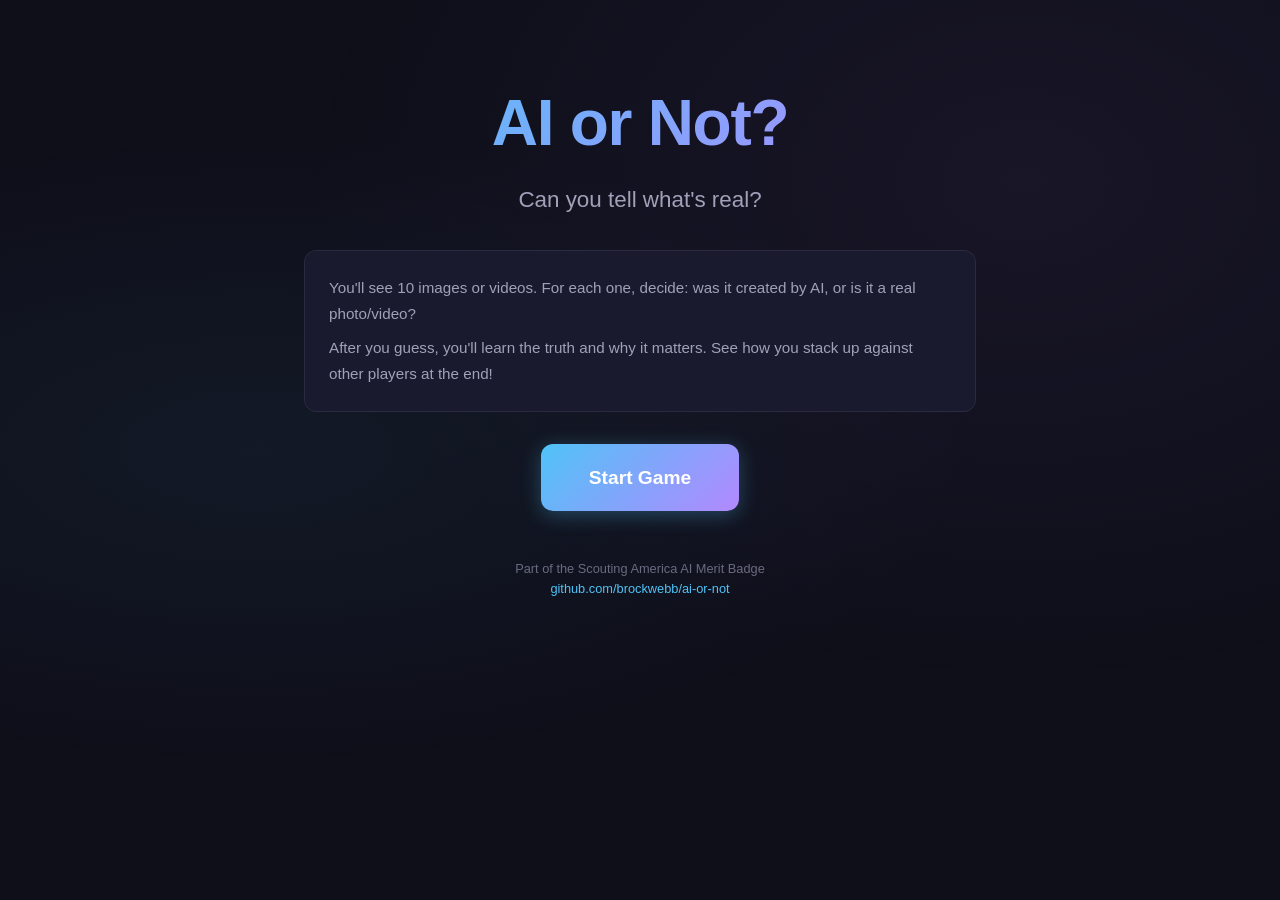
==== index.html @ 71f8e8c4 "feat: add game frontend, content library, and project docs - Single-file index.html game with landin" ====
<!DOCTYPE html>
<html lang="en">
<head>
  <meta charset="UTF-8">
  <meta name="viewport" content="width=device-width, initial-scale=1.0">
  <title>AI or Not?</title>
  <meta name="description" content="Can you tell what's real? A deepfake literacy game for youth education.">

  <style>
    /* ========================================================================
       CSS RESET & VARIABLES
       ======================================================================== */
    *, *::before, *::after {
      box-sizing: border-box;
      margin: 0;
      padding: 0;
    }

    :root {
      /* Color palette — dark mode, bold but not garish */
      --bg-primary: #0f0f1a;
      --bg-secondary: #1a1a2e;
      --bg-card: #16213e;
      --bg-hover: #1f2b4d;
      --text-primary: #e8e8f0;
      --text-secondary: #a0a0b8;
      --text-muted: #6a6a80;
      --accent-blue: #4fc3f7;
      --accent-purple: #b388ff;
      --accent-green: #69f0ae;
      --accent-red: #ff5252;
      --accent-yellow: #ffd740;
      --border-color: #2a2a40;
      --shadow: 0 4px 24px rgba(0, 0, 0, 0.4);

      /* Typography */
      --font-stack: -apple-system, BlinkMacSystemFont, 'Segoe UI', Roboto, sans-serif;
      --font-mono: 'SF Mono', 'Fira Code', 'Consolas', monospace;

      /* Spacing */
      --space-xs: 0.25rem;
      --space-sm: 0.5rem;
      --space-md: 1rem;
      --space-lg: 1.5rem;
      --space-xl: 2rem;
      --space-2xl: 3rem;

      /* Borders */
      --radius-sm: 8px;
      --radius-md: 12px;
      --radius-lg: 16px;
      --radius-full: 9999px;

      /* Transitions */
      --transition-fast: 150ms ease;
      --transition-normal: 300ms ease;
      --transition-slow: 500ms ease;
    }

    /* ========================================================================
       BASE STYLES
       ======================================================================== */
    html {
      font-size: 16px;
      scroll-behavior: smooth;
    }

    body {
      font-family: var(--font-stack);
      background: var(--bg-primary);
      color: var(--text-primary);
      min-height: 100vh;
      line-height: 1.6;
      -webkit-font-smoothing: antialiased;
      -moz-osx-font-smoothing: grayscale;
    }

    /* Subtle animated background gradient */
    body::before {
      content: '';
      position: fixed;
      top: 0;
      left: 0;
      width: 100%;
      height: 100%;
      background: radial-gradient(ellipse at 20% 50%, rgba(79, 195, 247, 0.06) 0%, transparent 50%),
                  radial-gradient(ellipse at 80% 20%, rgba(179, 136, 255, 0.06) 0%, transparent 50%);
      pointer-events: none;
      z-index: 0;
    }

    /* ========================================================================
       LAYOUT
       ======================================================================== */
    .container {
      max-width: 720px;
      margin: 0 auto;
      padding: var(--space-lg);
      position: relative;
      z-index: 1;
    }

    /* ========================================================================
       SCREEN MANAGEMENT — only one visible at a time
       ======================================================================== */
    .screen {
      display: none;
      animation: fadeIn var(--transition-normal) ease;
    }

    .screen.active {
      display: block;
    }

    @keyframes fadeIn {
      from { opacity: 0; transform: translateY(12px); }
      to { opacity: 1; transform: translateY(0); }
    }

    @keyframes popIn {
      0% { transform: scale(0.8); opacity: 0; }
      70% { transform: scale(1.05); }
      100% { transform: scale(1); opacity: 1; }
    }

    @keyframes slideUp {
      from { opacity: 0; transform: translateY(24px); }
      to { opacity: 1; transform: translateY(0); }
    }

    @keyframes pulse {
      0%, 100% { transform: scale(1); }
      50% { transform: scale(1.05); }
    }

    @keyframes correctFlash {
      0% { box-shadow: 0 0 0 0 rgba(105, 240, 174, 0.6); }
      70% { box-shadow: 0 0 0 16px rgba(105, 240, 174, 0); }
      100% { box-shadow: 0 0 0 0 rgba(105, 240, 174, 0); }
    }

    @keyframes incorrectFlash {
      0% { box-shadow: 0 0 0 0 rgba(255, 82, 82, 0.6); }
      70% { box-shadow: 0 0 0 16px rgba(255, 82, 82, 0); }
      100% { box-shadow: 0 0 0 0 rgba(255, 82, 82, 0); }
    }

    @keyframes confetti {
      0% { transform: translateY(0) rotate(0deg); opacity: 1; }
      100% { transform: translateY(-80px) rotate(720deg); opacity: 0; }
    }

    /* ========================================================================
       LANDING SCREEN
       ======================================================================== */
    .landing {
      text-align: center;
      padding-top: var(--space-2xl);
    }

    .landing__title {
      font-size: clamp(2.5rem, 8vw, 4rem);
      font-weight: 800;
      letter-spacing: -0.02em;
      background: linear-gradient(135deg, var(--accent-blue), var(--accent-purple));
      -webkit-background-clip: text;
      -webkit-text-fill-color: transparent;
      background-clip: text;
      margin-bottom: var(--space-sm);
    }

    .landing__subtitle {
      font-size: clamp(1.1rem, 3vw, 1.4rem);
      color: var(--text-secondary);
      margin-bottom: var(--space-xl);
      font-weight: 400;
    }

    .landing__instructions {
      background: var(--bg-secondary);
      border: 1px solid var(--border-color);
      border-radius: var(--radius-md);
      padding: var(--space-lg);
      margin-bottom: var(--space-xl);
      text-align: left;
      color: var(--text-secondary);
      font-size: 0.95rem;
      line-height: 1.7;
    }

    .landing__instructions p {
      margin-bottom: var(--space-sm);
    }

    .landing__instructions p:last-child {
      margin-bottom: 0;
    }

    .landing__footer {
      margin-top: var(--space-2xl);
      color: var(--text-muted);
      font-size: 0.8rem;
      line-height: 1.6;
    }

    .landing__footer a {
      color: var(--accent-blue);
      text-decoration: none;
      transition: color var(--transition-fast);
    }

    .landing__footer a:hover {
      color: var(--accent-purple);
      text-decoration: underline;
    }

    /* ========================================================================
       BUTTONS
       ======================================================================== */
    .btn {
      display: inline-flex;
      align-items: center;
      justify-content: center;
      gap: var(--space-sm);
      padding: var(--space-md) var(--space-xl);
      border: none;
      border-radius: var(--radius-md);
      font-family: var(--font-stack);
      font-size: 1.05rem;
      font-weight: 600;
      cursor: pointer;
      transition: all var(--transition-fast);
      text-decoration: none;
      line-height: 1;
    }

    .btn:active {
      transform: scale(0.97);
    }

    .btn--primary {
      background: linear-gradient(135deg, var(--accent-blue), var(--accent-purple));
      color: #fff;
      font-size: 1.2rem;
      padding: var(--space-lg) var(--space-2xl);
      box-shadow: 0 4px 20px rgba(79, 195, 247, 0.3);
    }

    .btn--primary:hover {
      box-shadow: 0 6px 28px rgba(79, 195, 247, 0.45);
      transform: translateY(-2px);
    }

    .btn--ai,
    .btn--real {
      flex: 1;
      padding: var(--space-lg) var(--space-md);
      font-size: 1.1rem;
      border-radius: var(--radius-md);
      border: 2px solid transparent;
    }

    .btn--ai {
      background: var(--bg-secondary);
      color: var(--accent-purple);
      border-color: var(--accent-purple);
    }

    .btn--ai:hover {
      background: rgba(179, 136, 255, 0.15);
      box-shadow: 0 0 20px rgba(179, 136, 255, 0.2);
    }

    .btn--real {
      background: var(--bg-secondary);
      color: var(--accent-blue);
      border-color: var(--accent-blue);
    }

    .btn--real:hover {
      background: rgba(79, 195, 247, 0.15);
      box-shadow: 0 0 20px rgba(79, 195, 247, 0.2);
    }

    .btn--ai:disabled,
    .btn--real:disabled {
      opacity: 0.4;
      cursor: not-allowed;
      transform: none;
    }

    .btn--next {
      background: var(--bg-secondary);
      color: var(--text-primary);
      border: 1px solid var(--border-color);
      width: 100%;
      margin-top: var(--space-md);
    }

    .btn--next:hover {
      background: var(--bg-hover);
      border-color: var(--accent-blue);
    }

    .btn--secondary {
      background: var(--bg-secondary);
      color: var(--text-primary);
      border: 1px solid var(--border-color);
    }

    .btn--secondary:hover {
      background: var(--bg-hover);
      border-color: var(--accent-blue);
    }

    /* ========================================================================
       GAME SCREEN
       ======================================================================== */

    /* Progress bar */
    .game__progress {
      display: flex;
      align-items: center;
      justify-content: space-between;
      margin-bottom: var(--space-lg);
    }

    .game__progress-text {
      font-size: 0.9rem;
      color: var(--text-secondary);
      font-weight: 600;
    }

    .game__progress-bar {
      flex: 1;
      height: 6px;
      background: var(--bg-secondary);
      border-radius: var(--radius-full);
      margin-left: var(--space-md);
      overflow: hidden;
    }

    .game__progress-fill {
      height: 100%;
      background: linear-gradient(90deg, var(--accent-blue), var(--accent-purple));
      border-radius: var(--radius-full);
      transition: width var(--transition-normal);
    }

    .game__score-tracker {
      font-size: 0.9rem;
      color: var(--text-muted);
      font-weight: 500;
      white-space: nowrap;
      margin-left: var(--space-md);
    }

    /* Media display */
    .game__media-container {
      background: var(--bg-secondary);
      border: 1px solid var(--border-color);
      border-radius: var(--radius-lg);
      overflow: hidden;
      margin-bottom: var(--space-lg);
      transition: border-color var(--transition-normal), box-shadow var(--transition-normal);
      position: relative;
      min-height: 200px;
      display: flex;
      align-items: center;
      justify-content: center;
    }

    .game__media-container.correct {
      border-color: var(--accent-green);
      animation: correctFlash 0.6s ease;
    }

    .game__media-container.incorrect {
      border-color: var(--accent-red);
      animation: incorrectFlash 0.6s ease;
    }

    .game__media-container img {
      width: 100%;
      max-height: 500px;
      object-fit: contain;
      display: block;
    }

    .game__media-container video {
      width: 100%;
      max-height: 500px;
      display: block;
    }

    .game__media-loading {
      color: var(--text-muted);
      font-size: 0.9rem;
      padding: var(--space-2xl);
    }

    /* Guess buttons */
    .game__choices {
      display: flex;
      gap: var(--space-md);
      margin-bottom: var(--space-md);
    }

    /* Feedback after guess */
    .game__feedback {
      display: none;
      animation: slideUp var(--transition-normal) ease;
    }

    .game__feedback.visible {
      display: block;
    }

    .game__feedback-banner {
      padding: var(--space-md) var(--space-lg);
      border-radius: var(--radius-md);
      font-weight: 600;
      font-size: 1.1rem;
      margin-bottom: var(--space-md);
      text-align: center;
    }

    .game__feedback-banner.correct {
      background: rgba(105, 240, 174, 0.12);
      color: var(--accent-green);
      border: 1px solid rgba(105, 240, 174, 0.3);
    }

    .game__feedback-banner.incorrect {
      background: rgba(255, 82, 82, 0.12);
      color: var(--accent-red);
      border: 1px solid rgba(255, 82, 82, 0.3);
    }

    .game__explanation {
      background: var(--bg-secondary);
      border: 1px solid var(--border-color);
      border-radius: var(--radius-md);
      padding: var(--space-md) var(--space-lg);
      color: var(--text-secondary);
      font-size: 0.9rem;
      line-height: 1.6;
      margin-bottom: var(--space-md);
    }

    .game__explanation strong {
      color: var(--text-primary);
    }

    /* Reasoning input (collapsible) */
    .game__reasoning {
      margin-bottom: var(--space-md);
    }

    .game__reasoning-toggle {
      background: none;
      border: none;
      color: var(--text-muted);
      font-family: var(--font-stack);
      font-size: 0.85rem;
      cursor: pointer;
      padding: var(--space-xs) 0;
      transition: color var(--transition-fast);
      display: flex;
      align-items: center;
      gap: var(--space-xs);
    }

    .game__reasoning-toggle:hover {
      color: var(--text-secondary);
    }

    .game__reasoning-toggle .arrow {
      transition: transform var(--transition-fast);
      font-size: 0.7rem;
    }

    .game__reasoning-toggle.open .arrow {
      transform: rotate(90deg);
    }

    .game__reasoning-input {
      display: none;
      margin-top: var(--space-sm);
    }

    .game__reasoning-input.visible {
      display: block;
      animation: slideUp var(--transition-fast) ease;
    }

    .game__reasoning-input textarea {
      width: 100%;
      min-height: 60px;
      padding: var(--space-sm) var(--space-md);
      background: var(--bg-secondary);
      border: 1px solid var(--border-color);
      border-radius: var(--radius-sm);
      color: var(--text-primary);
      font-family: var(--font-stack);
      font-size: 0.9rem;
      resize: vertical;
      transition: border-color var(--transition-fast);
    }

    .game__reasoning-input textarea:focus {
      outline: none;
      border-color: var(--accent-blue);
    }

    .game__reasoning-input textarea::placeholder {
      color: var(--text-muted);
    }

    /* ========================================================================
       RESULTS SCREEN
       ======================================================================== */
    .results {
      text-align: center;
    }

    .results__score-container {
      margin: var(--space-xl) 0;
      animation: popIn var(--transition-slow) ease;
    }

    .results__score-number {
      font-size: clamp(3rem, 10vw, 5rem);
      font-weight: 800;
      background: linear-gradient(135deg, var(--accent-blue), var(--accent-purple));
      -webkit-background-clip: text;
      -webkit-text-fill-color: transparent;
      background-clip: text;
      line-height: 1.1;
    }

    .results__score-label {
      font-size: 1.1rem;
      color: var(--text-secondary);
      margin-top: var(--space-xs);
    }

    .results__interpretation {
      font-size: 1.2rem;
      color: var(--accent-yellow);
      font-weight: 600;
      margin: var(--space-md) 0;
    }

    .results__percentile {
      background: var(--bg-secondary);
      border: 1px solid var(--border-color);
      border-radius: var(--radius-md);
      padding: var(--space-md) var(--space-lg);
      margin: var(--space-lg) 0;
      color: var(--text-secondary);
      font-size: 0.95rem;
    }

    .results__percentile strong {
      color: var(--accent-blue);
    }

    /* Score distribution chart */
    .results__chart-section {
      margin: var(--space-xl) 0;
      text-align: left;
    }

    .results__chart-title {
      font-size: 1rem;
      font-weight: 600;
      color: var(--text-primary);
      margin-bottom: var(--space-md);
      text-align: center;
    }

    .results__chart-container {
      background: var(--bg-secondary);
      border: 1px solid var(--border-color);
      border-radius: var(--radius-md);
      padding: var(--space-md);
    }

    .results__chart-container canvas {
      width: 100%;
      height: 200px;
    }

    /* Item breakdown */
    .results__breakdown {
      margin: var(--space-xl) 0;
      text-align: left;
    }

    .results__breakdown-title {
      font-size: 1rem;
      font-weight: 600;
      color: var(--text-primary);
      margin-bottom: var(--space-md);
      text-align: center;
    }

    .results__item {
      display: flex;
      align-items: center;
      gap: var(--space-md);
      background: var(--bg-secondary);
      border: 1px solid var(--border-color);
      border-radius: var(--radius-md);
      padding: var(--space-sm) var(--space-md);
      margin-bottom: var(--space-sm);
      transition: background var(--transition-fast);
    }

    .results__item:hover {
      background: var(--bg-hover);
    }

    .results__item-thumb {
      width: 48px;
      height: 48px;
      border-radius: var(--radius-sm);
      object-fit: cover;
      flex-shrink: 0;
      background: var(--bg-primary);
    }

    .results__item-info {
      flex: 1;
      min-width: 0;
      text-align: left;
    }

    .results__item-label {
      font-size: 0.8rem;
      color: var(--text-muted);
      margin-bottom: 2px;
    }

    .results__item-answer {
      font-size: 0.85rem;
      font-weight: 500;
    }

    .results__item-difficulty {
      font-size: 0.75rem;
      color: var(--text-muted);
      margin-top: 2px;
    }

    .results__item-icon {
      font-size: 1.3rem;
      flex-shrink: 0;
    }

    /* Action buttons on results screen */
    .results__actions {
      display: flex;
      gap: var(--space-md);
      flex-wrap: wrap;
      justify-content: center;
      margin-top: var(--space-xl);
    }

    .results__actions .btn {
      flex: 1;
      min-width: 160px;
      max-width: 240px;
    }

    /* Share toast */
    .toast {
      position: fixed;
      bottom: var(--space-xl);
      left: 50%;
      transform: translateX(-50%) translateY(100px);
      background: var(--bg-card);
      color: var(--text-primary);
      border: 1px solid var(--accent-green);
      border-radius: var(--radius-md);
      padding: var(--space-sm) var(--space-lg);
      font-size: 0.9rem;
      z-index: 100;
      transition: transform var(--transition-normal);
      pointer-events: none;
    }

    .toast.visible {
      transform: translateX(-50%) translateY(0);
    }

    /* ========================================================================
       ERROR STATE
       ======================================================================== */
    .error-screen {
      text-align: center;
      padding-top: var(--space-2xl);
    }

    .error-screen__icon {
      font-size: 3rem;
      margin-bottom: var(--space-md);
    }

    .error-screen__title {
      font-size: 1.3rem;
      font-weight: 600;
      color: var(--accent-red);
      margin-bottom: var(--space-md);
    }

    .error-screen__message {
      color: var(--text-secondary);
      font-size: 0.95rem;
      line-height: 1.6;
      max-width: 480px;
      margin: 0 auto;
    }

    /* ========================================================================
       LOADING SPINNER
       ======================================================================== */
    .spinner {
      width: 32px;
      height: 32px;
      border: 3px solid var(--border-color);
      border-top-color: var(--accent-blue);
      border-radius: 50%;
      animation: spin 0.8s linear infinite;
      margin: var(--space-lg) auto;
    }

    @keyframes spin {
      to { transform: rotate(360deg); }
    }

    /* ========================================================================
       RESPONSIVE
       ======================================================================== */
    @media (max-width: 480px) {
      .container {
        padding: var(--space-md);
      }

      .game__choices {
        flex-direction: column;
      }

      .btn--ai, .btn--real {
        font-size: 1rem;
        padding: var(--space-md);
      }

      .results__item {
        padding: var(--space-sm);
        gap: var(--space-sm);
      }

      .results__item-thumb {
        width: 36px;
        height: 36px;
      }

      .results__actions {
        flex-direction: column;
        align-items: center;
      }

      .results__actions .btn {
        max-width: 100%;
      }
    }

    /* ========================================================================
       ACCESSIBILITY — reduce motion for users who prefer it
       ======================================================================== */
    @media (prefers-reduced-motion: reduce) {
      *, *::before, *::after {
        animation-duration: 0.01ms !important;
        transition-duration: 0.01ms !important;
      }
    }
  </style>
</head>
<body>

  <div class="container">

    <!-- ================================================================
         LANDING SCREEN
         ================================================================ -->
    <div id="screen-landing" class="screen landing active">
      <h1 class="landing__title">AI or Not?</h1>
      <p class="landing__subtitle">Can you tell what's real?</p>

      <div class="landing__instructions">
        <p>You'll see 10 images or videos. For each one, decide: was it created by AI, or is it a real photo/video?</p>
        <p>After you guess, you'll learn the truth and why it matters. See how you stack up against other players at the end!</p>
      </div>

      <button class="btn btn--primary" id="btn-start">Start Game</button>

      <div class="landing__footer">
        <p>Part of the Scouting America AI Merit Badge</p>
        <p><a href="https://github.com/brockwebb/ai-or-not" target="_blank" rel="noopener">github.com/brockwebb/ai-or-not</a></p>
      </div>
    </div>

    <!-- ================================================================
         GAME SCREEN
         ================================================================ -->
    <div id="screen-game" class="screen">
      <!-- Progress -->
      <div class="game__progress">
        <span class="game__progress-text" id="progress-text">1 of 10</span>
        <div class="game__progress-bar">
          <div class="game__progress-fill" id="progress-fill" style="width: 10%"></div>
        </div>
        <span class="game__score-tracker" id="score-tracker">Score: 0</span>
      </div>

      <!-- Media -->
      <div class="game__media-container" id="media-container">
        <span class="game__media-loading" id="media-loading">Loading...</span>
      </div>

      <!-- Guess buttons -->
      <div class="game__choices" id="choices">
        <button class="btn btn--ai" id="btn-ai" onclick="handleGuess(true)">&#x1F916; AI Generated</button>
        <button class="btn btn--real" id="btn-real" onclick="handleGuess(false)">&#x1F4F7; Real</button>
      </div>

      <!-- Reasoning (collapsible, shown before guess) -->
      <div class="game__reasoning" id="reasoning-section">
        <button class="game__reasoning-toggle" id="reasoning-toggle" onclick="toggleReasoning()">
          <span class="arrow">&#x25B6;</span> Why do you think so? (optional)
        </button>
        <div class="game__reasoning-input" id="reasoning-input">
          <textarea id="reasoning-text" placeholder="What clues do you see?" maxlength="500"></textarea>
        </div>
      </div>

      <!-- Feedback (shown after guess) -->
      <div class="game__feedback" id="feedback">
        <div class="game__feedback-banner" id="feedback-banner"></div>
        <div class="game__explanation" id="explanation"></div>
        <button class="btn btn--next" id="btn-next" onclick="nextItem()">Next &#x2192;</button>
      </div>
    </div>

    <!-- ================================================================
         RESULTS SCREEN
         ================================================================ -->
    <div id="screen-results" class="screen results">
      <h2 style="color: var(--text-secondary); font-weight: 400; font-size: 1rem; margin-top: var(--space-lg);">Game Over!</h2>

      <div class="results__score-container">
        <div class="results__score-number" id="results-score">0 / 10</div>
        <div class="results__score-label">correct answers</div>
      </div>

      <div class="results__interpretation" id="results-interpretation"></div>

      <div class="results__percentile" id="results-percentile" style="display: none;"></div>

      <!-- Score distribution chart -->
      <div class="results__chart-section" id="chart-section" style="display: none;">
        <div class="results__chart-title">Score Distribution</div>
        <div class="results__chart-container">
          <canvas id="chart-canvas" width="600" height="200"></canvas>
        </div>
      </div>

      <!-- Item breakdown -->
      <div class="results__breakdown">
        <div class="results__breakdown-title">Your Answers</div>
        <div id="results-breakdown"></div>
      </div>

      <!-- Actions -->
      <div class="results__actions">
        <button class="btn btn--primary" onclick="playAgain()">Play Again</button>
        <button class="btn btn--secondary" onclick="shareScore()">Share Score</button>
      </div>
    </div>

    <!-- ================================================================
         ERROR SCREEN
         ================================================================ -->
    <div id="screen-error" class="screen error-screen">
      <div class="error-screen__icon">&#x26A0;&#xFE0F;</div>
      <div class="error-screen__title" id="error-title">Something went wrong</div>
      <div class="error-screen__message" id="error-message"></div>
    </div>

  </div>

  <!-- Toast for copy confirmation -->
  <div class="toast" id="toast">Copied to clipboard!</div>

  <!-- Config must be loaded before game logic -->
  <script src="config.js"></script>

  <script>
    // =====================================================================
    // AI or Not? — Game Logic
    // =====================================================================
    // All game state is held in plain JS objects. No localStorage, no cookies.
    // The game works fully offline if CONFIG.APPS_SCRIPT_URL is empty.
    // =====================================================================

    // ---- Game State ----
    const state = {
      sessionId: generateUUID(),
      contentLibrary: [],    // all items from content.json
      sessionItems: [],      // items selected for this session
      currentIndex: 0,       // which item we're on (0-based)
      score: 0,
      results: [],           // per-item: { item_id, guess, correct, reasoning }
      aggregateStats: null,  // from backend, if available
      hasGuessed: false      // whether current item has been guessed
    };

    // ---- UUID v4 Generator ----
    // Generates a random UUID for session tracking. No crypto dependency needed
    // for this use case — collision probability is negligible for analytics.
    function generateUUID() {
      return 'xxxxxxxx-xxxx-4xxx-yxxx-xxxxxxxxxxxx'.replace(/[xy]/g, function(c) {
        var r = Math.random() * 16 | 0;
        var v = c === 'x' ? r : (r & 0x3 | 0x8);
        return v.toString(16);
      });
    }

    // ---- Screen Navigation ----
    function showScreen(screenId) {
      document.querySelectorAll('.screen').forEach(function(s) {
        s.classList.remove('active');
      });
      document.getElementById(screenId).classList.add('active');
      // Scroll to top when switching screens
      window.scrollTo({ top: 0, behavior: 'smooth' });
    }

    function showError(title, message) {
      document.getElementById('error-title').textContent = title;
      document.getElementById('error-message').innerHTML = message;
      showScreen('screen-error');
    }

    // ---- Content Loading ----
    async function loadContent() {
      try {
        var response = await fetch(CONFIG.CONTENT_URL);
        if (!response.ok) {
          throw new Error('HTTP ' + response.status);
        }
        var data = await response.json();

        // content.json can be an array or { items: [...] }
        var items = Array.isArray(data) ? data : data.items;
        if (!items || !Array.isArray(items)) {
          throw new Error('Invalid content.json format');
        }

        state.contentLibrary = items;
      } catch (err) {
        showError(
          'Could not load content',
          'Failed to fetch <code>' + CONFIG.CONTENT_URL + '</code>.<br><br>' +
          'If you\'re running locally via <code>file://</code>, some browsers block fetch. ' +
          'Try using a simple local server:<br><code>python3 -m http.server 8000</code><br><br>' +
          'Error: ' + err.message
        );
        throw err; // stop initialization
      }
    }

    // ---- Item Selection ----
    // Fisher-Yates shuffle, then take the first N items.
    function selectSessionItems() {
      var pool = state.contentLibrary.slice(); // shallow copy
      var needed = CONFIG.ITEMS_PER_SESSION;

      if (pool.length < needed) {
        showError(
          'Not enough content',
          'Not enough content loaded. Add items to <code>content.json</code> to play!<br><br>' +
          'Found ' + pool.length + ' items, need at least ' + needed + '.'
        );
        return false;
      }

      // Fisher-Yates shuffle
      for (var i = pool.length - 1; i > 0; i--) {
        var j = Math.floor(Math.random() * (i + 1));
        var temp = pool[i];
        pool[i] = pool[j];
        pool[j] = temp;
      }

      state.sessionItems = pool.slice(0, needed);
      return true;
    }

    // ---- Preload Images ----
    // Preloads the next image so transitions feel instant.
    function preloadNextImage() {
      var nextIndex = state.currentIndex + 1;
      if (nextIndex < state.sessionItems.length) {
        var nextItem = state.sessionItems[nextIndex];
        if (nextItem.media_type === 'image') {
          var img = new Image();
          img.src = nextItem.url;
        }
      }
    }

    // ---- Display Current Item ----
    function displayCurrentItem() {
      var item = state.sessionItems[state.currentIndex];
      var container = document.getElementById('media-container');
      var loading = document.getElementById('media-loading');

      // Reset UI state
      state.hasGuessed = false;
      document.getElementById('btn-ai').disabled = false;
      document.getElementById('btn-real').disabled = false;
      document.getElementById('choices').style.display = 'flex';
      document.getElementById('feedback').classList.remove('visible');
      document.getElementById('reasoning-section').style.display = 'block';
      document.getElementById('reasoning-text').value = '';
      document.getElementById('reasoning-input').classList.remove('visible');
      document.getElementById('reasoning-toggle').classList.remove('open');
      container.classList.remove('correct', 'incorrect');

      // Update progress
      var current = state.currentIndex + 1;
      var total = state.sessionItems.length;
      document.getElementById('progress-text').textContent = current + ' of ' + total;
      document.getElementById('progress-fill').style.width = (current / total * 100) + '%';
      document.getElementById('score-tracker').textContent = 'Score: ' + state.score;

      // Render media
      loading.style.display = 'block';

      // Clear previous media (but keep loading indicator)
      var oldMedia = container.querySelector('img, video');
      if (oldMedia) {
        container.removeChild(oldMedia);
      }

      if (item.media_type === 'video') {
        var video = document.createElement('video');
        video.src = item.url;
        video.controls = true;
        video.autoplay = true;
        video.muted = true;
        video.playsInline = true;
        video.setAttribute('playsinline', '');
        video.onloadeddata = function() {
          loading.style.display = 'none';
        };
        video.onerror = function() {
          loading.textContent = 'Video failed to load';
        };
        container.appendChild(video);
      } else {
        // Default to image
        var img = document.createElement('img');
        img.alt = 'Item ' + current + ' of ' + total + ' — is this AI generated or real?';
        img.onload = function() {
          loading.style.display = 'none';
        };
        img.onerror = function() {
          loading.textContent = 'Image failed to load';
        };
        img.src = item.url;
        container.appendChild(img);
      }

      // Preload next item's image
      preloadNextImage();
    }

    // ---- Handle Guess ----
    function handleGuess(guessedAI) {
      if (state.hasGuessed) return;
      state.hasGuessed = true;

      var item = state.sessionItems[state.currentIndex];
      var isCorrect = (guessedAI === item.is_ai);

      if (isCorrect) {
        state.score++;
      }

      // Record result
      state.results.push({
        item_id: item.id,
        guess: guessedAI,
        correct: isCorrect,
        reasoning: document.getElementById('reasoning-text').value.trim()
      });

      // Disable guess buttons
      document.getElementById('btn-ai').disabled = true;
      document.getElementById('btn-real').disabled = true;

      // Visual feedback on media container
      var container = document.getElementById('media-container');
      container.classList.add(isCorrect ? 'correct' : 'incorrect');

      // Show feedback
      var banner = document.getElementById('feedback-banner');
      banner.className = 'game__feedback-banner ' + (isCorrect ? 'correct' : 'incorrect');

      if (isCorrect) {
        banner.textContent = 'Correct!';
      } else {
        banner.textContent = 'Not quite!';
      }

      // Show explanation
      var explanationEl = document.getElementById('explanation');
      var truthLabel = item.is_ai ? 'AI Generated' : 'Real';
      var explanationText = item.explanation || 'No explanation available for this item.';
      explanationEl.innerHTML = '<strong>This is: ' + truthLabel + '</strong><br>' + escapeHtml(explanationText);

      // Update score tracker
      document.getElementById('score-tracker').textContent = 'Score: ' + state.score;

      // Hide reasoning section, show feedback
      document.getElementById('reasoning-section').style.display = 'none';
      document.getElementById('feedback').classList.add('visible');

      // Change "Next" text on last item
      if (state.currentIndex >= state.sessionItems.length - 1) {
        document.getElementById('btn-next').textContent = 'See Results';
      }
    }

    // ---- Next Item ----
    function nextItem() {
      state.currentIndex++;

      if (state.currentIndex >= state.sessionItems.length) {
        // Game over — show results
        finishGame();
      } else {
        displayCurrentItem();
      }
    }

    // ---- Reasoning Toggle ----
    function toggleReasoning() {
      var toggle = document.getElementById('reasoning-toggle');
      var input = document.getElementById('reasoning-input');

      if (input.classList.contains('visible')) {
        input.classList.remove('visible');
        toggle.classList.remove('open');
      } else {
        input.classList.add('visible');
        toggle.classList.add('open');
        document.getElementById('reasoning-text').focus();
      }
    }

    // ---- Finish Game ----
    async function finishGame() {
      showScreen('screen-results');

      var total = state.sessionItems.length;

      // Display score
      document.getElementById('results-score').textContent = state.score + ' / ' + total;

      // Interpretation text — encouraging at every level
      var interpretation = getInterpretation(state.score, total);
      document.getElementById('results-interpretation').textContent = interpretation;

      // Build item breakdown
      buildBreakdown();

      // Post session data and get aggregate stats (if backend configured)
      if (CONFIG.APPS_SCRIPT_URL) {
        await submitAndFetchStats();
      } else {
        // Offline mode — show a message instead of percentile
        var percentileEl = document.getElementById('results-percentile');
        percentileEl.style.display = 'block';
        percentileEl.innerHTML = 'Be the first to set the curve! Connect a backend to see how you compare.';
      }
    }

    // ---- Interpretation Text ----
    function getInterpretation(score, total) {
      var pct = score / total;

      if (pct <= 0.3) {
        return 'AI is getting really good at fooling people! Keep practicing and you\'ll sharpen your eye.';
      } else if (pct <= 0.5) {
        return 'Not bad! You\'re starting to spot the clues. The more you look, the better you\'ll get.';
      } else if (pct <= 0.6) {
        return 'Solid work! You\'ve got a decent sense for what\'s real and what\'s not.';
      } else if (pct <= 0.8) {
        return 'Great job! You\'ve got sharp eyes. AI has a hard time fooling you.';
      } else if (pct < 1.0) {
        return 'Impressive! You\'re a deepfake detective. Very few clues get past you.';
      } else {
        return 'Perfect score! You\'re an AI detection expert. Nothing gets past you!';
      }
    }

    // ---- Build Item Breakdown ----
    function buildBreakdown() {
      var container = document.getElementById('results-breakdown');
      container.innerHTML = '';

      state.sessionItems.forEach(function(item, i) {
        var result = state.results[i];
        if (!result) return;

        var div = document.createElement('div');
        div.className = 'results__item';

        // Thumbnail
        var thumb = document.createElement('img');
        thumb.className = 'results__item-thumb';
        thumb.alt = '';
        if (item.media_type === 'video') {
          // For videos, show a placeholder
          thumb.src = 'data:image/svg+xml,' + encodeURIComponent(
            '<svg xmlns="http://www.w3.org/2000/svg" width="48" height="48" viewBox="0 0 48 48">' +
            '<rect width="48" height="48" fill="%231a1a2e"/>' +
            '<polygon points="18,12 18,36 38,24" fill="%234fc3f7"/></svg>'
          );
        } else {
          thumb.src = item.url;
        }

        // Info
        var info = document.createElement('div');
        info.className = 'results__item-info';

        var label = document.createElement('div');
        label.className = 'results__item-label';
        label.textContent = 'Item ' + (i + 1);

        var answer = document.createElement('div');
        answer.className = 'results__item-answer';
        var truthLabel = item.is_ai ? 'AI Generated' : 'Real';
        var guessLabel = result.guess ? 'AI' : 'Real';
        answer.textContent = 'Truth: ' + truthLabel + ' — You said: ' + guessLabel;
        answer.style.color = result.correct ? 'var(--accent-green)' : 'var(--accent-red)';

        // Difficulty — show prior_difficulty if available
        var difficulty = document.createElement('div');
        difficulty.className = 'results__item-difficulty';
        if (typeof item.prior_difficulty === 'number') {
          difficulty.textContent = 'Difficulty: ' + Math.round(item.prior_difficulty * 100) + '% find this tricky';
        }

        info.appendChild(label);
        info.appendChild(answer);
        info.appendChild(difficulty);

        // Icon
        var icon = document.createElement('span');
        icon.className = 'results__item-icon';
        icon.textContent = result.correct ? '\u2705' : '\u274C';

        div.appendChild(thumb);
        div.appendChild(info);
        div.appendChild(icon);
        container.appendChild(div);
      });
    }

    // ---- Submit Session & Fetch Aggregate Stats ----
    async function submitAndFetchStats() {
      var payload = {
        session_id: state.sessionId,
        timestamp: new Date().toISOString(),
        items: state.results,
        score: state.score,
        total: state.sessionItems.length
      };

      try {
        // POST session data
        var postResponse = await fetch(CONFIG.APPS_SCRIPT_URL, {
          method: 'POST',
          headers: { 'Content-Type': 'application/json' },
          body: JSON.stringify(payload),
          mode: 'no-cors' // Apps Script may need this
        });

        // GET aggregate stats
        var getResponse = await fetch(CONFIG.APPS_SCRIPT_URL + '?action=stats', {
          method: 'GET'
        });

        if (getResponse.ok) {
          state.aggregateStats = await getResponse.json();
          displayAggregateStats();
        } else {
          showOfflinePercentile();
        }
      } catch (err) {
        // Backend failure — graceful degradation to offline mode
        console.warn('Backend unavailable, showing offline results:', err.message);
        showOfflinePercentile();
      }
    }

    // ---- Display Aggregate Stats ----
    function displayAggregateStats() {
      var stats = state.aggregateStats;
      if (!stats) {
        showOfflinePercentile();
        return;
      }

      // Percentile
      var percentileEl = document.getElementById('results-percentile');
      if (typeof stats.percentile === 'number') {
        percentileEl.style.display = 'block';
        percentileEl.innerHTML = 'You beat <strong>' + Math.round(stats.percentile) + '%</strong> of players!';
      } else {
        showOfflinePercentile();
      }

      // Score distribution chart
      if (stats.distribution && Array.isArray(stats.distribution)) {
        drawDistributionChart(stats.distribution);
      }

      // Update item breakdown with observed difficulty if available
      if (stats.item_stats) {
        updateItemDifficulty(stats.item_stats);
      }
    }

    function showOfflinePercentile() {
      var percentileEl = document.getElementById('results-percentile');
      percentileEl.style.display = 'block';
      percentileEl.innerHTML = 'Be the first to set the curve! Connect a backend to see how you compare.';
    }

    // ---- Draw Score Distribution Bar Chart (Canvas, no library) ----
    function drawDistributionChart(distribution) {
      // distribution: array of 11 values (index 0-10), each is count of sessions with that score
      var section = document.getElementById('chart-section');
      section.style.display = 'block';

      var canvas = document.getElementById('chart-canvas');
      var ctx = canvas.getContext('2d');

      // Use device pixel ratio for sharp rendering
      var dpr = window.devicePixelRatio || 1;
      var rect = canvas.getBoundingClientRect();
      canvas.width = rect.width * dpr;
      canvas.height = rect.height * dpr;
      ctx.scale(dpr, dpr);

      var w = rect.width;
      var h = rect.height;
      var padding = { top: 20, right: 20, bottom: 30, left: 40 };
      var chartW = w - padding.left - padding.right;
      var chartH = h - padding.top - padding.bottom;

      var maxVal = Math.max.apply(null, distribution.concat([1])); // avoid divide by zero
      var barCount = distribution.length;
      var barWidth = (chartW / barCount) * 0.7;
      var barGap = (chartW / barCount) * 0.3;

      // Clear
      ctx.clearRect(0, 0, w, h);

      // Draw bars
      distribution.forEach(function(count, i) {
        var barH = (count / maxVal) * chartH;
        var x = padding.left + i * (chartW / barCount) + barGap / 2;
        var y = padding.top + chartH - barH;

        // Highlight the player's score
        if (i === state.score) {
          ctx.fillStyle = '#b388ff';
        } else {
          ctx.fillStyle = '#4fc3f7';
        }

        // Rounded top corners via path
        var r = Math.min(3, barWidth / 2);
        ctx.beginPath();
        ctx.moveTo(x, y + r);
        ctx.arcTo(x, y, x + barWidth, y, r);
        ctx.arcTo(x + barWidth, y, x + barWidth, y + barH, r);
        ctx.lineTo(x + barWidth, y + barH);
        ctx.lineTo(x, y + barH);
        ctx.closePath();
        ctx.fill();

        // X-axis label
        ctx.fillStyle = '#6a6a80';
        ctx.font = '11px ' + getComputedStyle(document.body).fontFamily;
        ctx.textAlign = 'center';
        ctx.fillText(String(i), x + barWidth / 2, h - 8);
      });

      // Y-axis label
      ctx.fillStyle = '#6a6a80';
      ctx.font = '11px ' + getComputedStyle(document.body).fontFamily;
      ctx.textAlign = 'right';
      ctx.fillText(String(maxVal), padding.left - 8, padding.top + 10);
      ctx.fillText('0', padding.left - 8, padding.top + chartH + 4);
    }

    // ---- Update Breakdown Items with Observed Difficulty ----
    function updateItemDifficulty(itemStats) {
      // itemStats: object keyed by item_id, value has { pct_wrong }
      var items = document.querySelectorAll('.results__item');
      items.forEach(function(el, i) {
        if (i >= state.sessionItems.length) return;
        var item = state.sessionItems[i];
        var stats = itemStats[item.id];
        if (stats && typeof stats.pct_wrong === 'number') {
          var diffEl = el.querySelector('.results__item-difficulty');
          if (diffEl) {
            diffEl.textContent = Math.round(stats.pct_wrong * 100) + '% of players got this wrong';
          }
        }
      });
    }

    // ---- Play Again ----
    function playAgain() {
      // Reset state for a new session
      state.sessionId = generateUUID();
      state.sessionItems = [];
      state.currentIndex = 0;
      state.score = 0;
      state.results = [];
      state.aggregateStats = null;
      state.hasGuessed = false;

      // Reset UI elements that might be stale
      document.getElementById('btn-next').textContent = 'Next \u2192';
      document.getElementById('chart-section').style.display = 'none';
      document.getElementById('results-percentile').style.display = 'none';

      startGame();
    }

    // ---- Share Score ----
    function shareScore() {
      var total = state.sessionItems.length;
      var text = 'I scored ' + state.score + '/' + total + ' on AI or Not? \u2014 Can you beat me?\n' +
                 'Play at: https://brockwebb.github.io/ai-or-not/';

      if (navigator.clipboard && navigator.clipboard.writeText) {
        navigator.clipboard.writeText(text).then(function() {
          showToast('Copied to clipboard!');
        }).catch(function() {
          fallbackCopy(text);
        });
      } else {
        fallbackCopy(text);
      }
    }

    function fallbackCopy(text) {
      // Fallback for browsers without clipboard API
      var textarea = document.createElement('textarea');
      textarea.value = text;
      textarea.style.position = 'fixed';
      textarea.style.opacity = '0';
      document.body.appendChild(textarea);
      textarea.select();
      try {
        document.execCommand('copy');
        showToast('Copied to clipboard!');
      } catch (err) {
        showToast('Could not copy — share this: ' + text);
      }
      document.body.removeChild(textarea);
    }

    function showToast(message) {
      var toast = document.getElementById('toast');
      toast.textContent = message;
      toast.classList.add('visible');
      setTimeout(function() {
        toast.classList.remove('visible');
      }, 2500);
    }

    // ---- HTML Escaping ----
    // Prevents XSS from content.json explanation fields.
    function escapeHtml(str) {
      var div = document.createElement('div');
      div.appendChild(document.createTextNode(str));
      return div.innerHTML;
    }

    // ---- Game Start ----
    function startGame() {
      if (!selectSessionItems()) return;
      state.currentIndex = 0;
      showScreen('screen-game');
      displayCurrentItem();
    }

    // ---- Keyboard Shortcuts ----
    // Let players use keyboard for faster play:
    //   1 or A = AI Generated
    //   2 or R = Real
    //   Enter or Space = Next (when feedback is shown)
    document.addEventListener('keydown', function(e) {
      // Only respond on game screen
      if (!document.getElementById('screen-game').classList.contains('active')) return;

      if (!state.hasGuessed) {
        if (e.key === '1' || e.key === 'a' || e.key === 'A') {
          e.preventDefault();
          handleGuess(true);
        } else if (e.key === '2' || e.key === 'r' || e.key === 'R') {
          e.preventDefault();
          handleGuess(false);
        }
      } else {
        if (e.key === 'Enter' || e.key === ' ') {
          e.preventDefault();
          nextItem();
        }
      }
    });

    // ---- Initialization ----
    (async function init() {
      try {
        await loadContent();

        // Wire up the start button
        document.getElementById('btn-start').addEventListener('click', function() {
          startGame();
        });
      } catch (err) {
        // Error already shown by loadContent
        console.error('Initialization failed:', err);
      }
    })();
  </script>

</body>
</html>
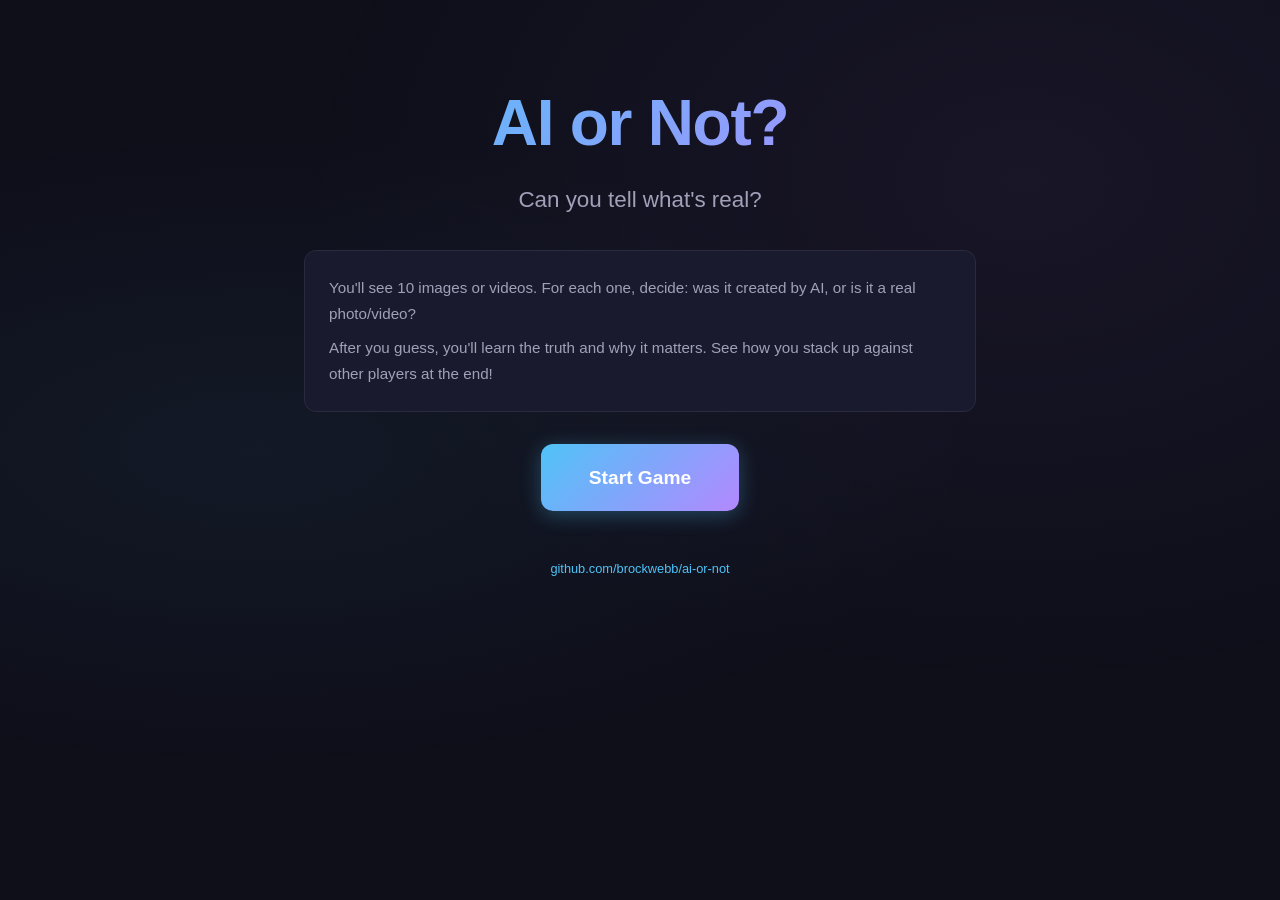
==== commit 82a104f0: "feat: capture per-item reasons, rating, feedback; show percentile on results index.html: - Plumb per" ====
--- a/index.html
+++ b/index.html
@@ -566,6 +566,68 @@
       color: var(--accent-blue);
     }
 
+    /* Rating + feedback block */
+    .results__feedback-block {
+      background: var(--bg-secondary);
+      border: 1px solid var(--border-color);
+      border-radius: var(--radius-md);
+      padding: var(--space-lg);
+      margin: var(--space-lg) 0;
+      text-align: center;
+    }
+
+    .results__feedback-prompt {
+      font-size: 1rem;
+      color: var(--text-secondary);
+      margin-bottom: var(--space-sm);
+    }
+
+    .results__stars {
+      font-size: 1.8rem;
+      letter-spacing: 0.15em;
+      cursor: pointer;
+      margin-bottom: var(--space-sm);
+      user-select: none;
+    }
+
+    .results__stars .star {
+      color: var(--accent-yellow);
+      transition: transform var(--transition-fast);
+    }
+
+    .results__stars .star:hover {
+      transform: scale(1.2);
+    }
+
+    .results__feedback-input {
+      width: 100%;
+      padding: var(--space-sm) var(--space-md);
+      background: var(--bg-primary);
+      border: 1px solid var(--border-color);
+      border-radius: var(--radius-sm);
+      color: var(--text-primary);
+      font-family: var(--font-stack);
+      font-size: 0.9rem;
+      resize: vertical;
+      min-height: 48px;
+      margin-bottom: var(--space-sm);
+      transition: border-color var(--transition-fast);
+    }
+
+    .results__feedback-input:focus {
+      outline: none;
+      border-color: var(--accent-blue);
+    }
+
+    .results__feedback-input::placeholder {
+      color: var(--text-muted);
+    }
+
+    .results__feedback-status {
+      margin-top: var(--space-sm);
+      font-size: 0.85rem;
+    }
+
     /* Score distribution chart */
     .results__chart-section {
       margin: var(--space-xl) 0;
@@ -807,7 +869,6 @@
       <button class="btn btn--primary" id="btn-start">Start Game</button>
 
       <div class="landing__footer">
-        <p>Part of the Scouting America AI Merit Badge</p>
         <p><a href="https://github.com/brockwebb/ai-or-not" target="_blank" rel="noopener">github.com/brockwebb/ai-or-not</a></p>
       </div>
     </div>
@@ -883,6 +944,21 @@
         <div id="results-breakdown"></div>
       </div>
 
+      <!-- Rating & feedback -->
+      <div class="results__feedback-block" id="feedback-block">
+        <p class="results__feedback-prompt">Did you like this?</p>
+        <div class="results__stars" id="stars-row">
+          <span class="star" onclick="setRating(1)">☆</span>
+          <span class="star" onclick="setRating(2)">☆</span>
+          <span class="star" onclick="setRating(3)">☆</span>
+          <span class="star" onclick="setRating(4)">☆</span>
+          <span class="star" onclick="setRating(5)">☆</span>
+        </div>
+        <textarea id="feedback-text" class="results__feedback-input" placeholder="Anything else? (optional)" maxlength="500" oninput="updateFeedbackBtn()"></textarea>
+        <button class="btn btn--secondary" id="btn-feedback" onclick="submitFeedback()" disabled>Send feedback</button>
+        <div class="results__feedback-status" id="feedback-status" style="display:none;"></div>
+      </div>
+
       <!-- Actions -->
       <div class="results__actions">
         <button class="btn btn--primary" onclick="playAgain()">Play Again</button>
@@ -924,7 +1000,8 @@
       score: 0,
       results: [],           // per-item: { item_id, guess, correct, reasoning }
       aggregateStats: null,  // from backend, if available
-      hasGuessed: false      // whether current item has been guessed
+      hasGuessed: false,     // whether current item has been guessed
+      rating: 0              // post-game star rating (0 = not set)
     };
 
     // ---- UUID v4 Generator ----
@@ -1289,7 +1366,12 @@
       var payload = {
         session_id: state.sessionId,
         timestamp: new Date().toISOString(),
-        items: state.results,
+        items: state.results.map(function(r) {
+          var reason = (r.reasoning || '').trim()
+            .replace(/[\x00-\x08\x0B\x0C\x0E-\x1F\x7F]/g, '')
+            .slice(0, 500);
+          return { item_id: r.item_id, correct: r.correct, reason: reason };
+        }),
         score: state.score,
         total: state.sessionItems.length
       };
@@ -1329,13 +1411,26 @@
         return;
       }
 
-      // Percentile
+      // Percentile — computed client-side from score_distribution
       var percentileEl = document.getElementById('results-percentile');
-      if (typeof stats.percentile === 'number') {
-        percentileEl.style.display = 'block';
-        percentileEl.innerHTML = 'You beat <strong>' + Math.round(stats.percentile) + '%</strong> of players!';
+      var totalSessions = stats.total_sessions || 0;
+      var dist = stats.score_distribution || [];
+      percentileEl.style.display = 'block';
+      if (totalSessions <= 1) {
+        percentileEl.innerHTML = "You're one of the first to play!";
       } else {
-        showOfflinePercentile();
+        var playersBelow = 0;
+        for (var di = 0; di < dist.length; di++) {
+          if (dist[di].score < state.score) { playersBelow += dist[di].count; }
+        }
+        var pct = Math.round((playersBelow / totalSessions) * 100);
+        if (pct === 0) {
+          percentileEl.innerHTML = "You scored higher than 0% of players \u2014 but you're early!";
+        } else if (pct === 100) {
+          percentileEl.innerHTML = 'You scored higher than every other player so far. \uD83C\uDFAF';
+        } else {
+          percentileEl.innerHTML = 'You scored higher than <strong>' + pct + '%</strong> of players';
+        }
       }
 
       // Score distribution chart
@@ -1442,6 +1537,50 @@
     }
 
     // ---- Play Again ----
+    // ---- Rating & Feedback ----
+    function setRating(val) {
+      state.rating = val;
+      var stars = document.querySelectorAll('#stars-row .star');
+      stars.forEach(function(s, i) { s.textContent = i < val ? '\u2605' : '\u2606'; });
+      updateFeedbackBtn();
+    }
+
+    function updateFeedbackBtn() {
+      var btn = document.getElementById('btn-feedback');
+      var text = (document.getElementById('feedback-text').value || '').trim();
+      btn.disabled = !(state.rating > 0 || text.length > 0);
+    }
+
+    async function submitFeedback() {
+      var btn = document.getElementById('btn-feedback');
+      var text = (document.getElementById('feedback-text').value || '').trim();
+      btn.disabled = true;
+
+      var fbPayload = {
+        kind: 'feedback',
+        session_id: state.sessionId,
+        rating: state.rating > 0 ? state.rating : null,
+        feedback: text
+      };
+
+      try {
+        await fetch(CONFIG.APPS_SCRIPT_URL, {
+          method: 'POST',
+          headers: { 'Content-Type': 'application/json' },
+          body: JSON.stringify(fbPayload),
+          mode: 'no-cors'
+        });
+        document.getElementById('feedback-block').innerHTML =
+          '<p style="color: var(--accent-green); font-size: 1.1rem; padding: var(--space-md);">Thanks! \u2764\uFE0F</p>';
+      } catch (err) {
+        var status = document.getElementById('feedback-status');
+        status.style.display = 'block';
+        status.style.color = 'var(--accent-red)';
+        status.textContent = 'Could not send feedback. Try again?';
+        btn.disabled = false;
+      }
+    }
+
     function playAgain() {
       // Reset state for a new session
       state.sessionId = generateUUID();
@@ -1451,11 +1590,29 @@
       state.results = [];
       state.aggregateStats = null;
       state.hasGuessed = false;
+      state.rating = 0;
 
       // Reset UI elements that might be stale
       document.getElementById('btn-next').textContent = 'Next \u2192';
       document.getElementById('chart-section').style.display = 'none';
       document.getElementById('results-percentile').style.display = 'none';
+
+      // Reset feedback block
+      var fb = document.getElementById('feedback-block');
+      if (fb) {
+        fb.innerHTML =
+          '<p class="results__feedback-prompt">Did you like this?</p>' +
+          '<div class="results__stars" id="stars-row">' +
+          '<span class="star" onclick="setRating(1)">\u2606</span>' +
+          '<span class="star" onclick="setRating(2)">\u2606</span>' +
+          '<span class="star" onclick="setRating(3)">\u2606</span>' +
+          '<span class="star" onclick="setRating(4)">\u2606</span>' +
+          '<span class="star" onclick="setRating(5)">\u2606</span>' +
+          '</div>' +
+          '<textarea id="feedback-text" class="results__feedback-input" placeholder="Anything else? (optional)" maxlength="500" oninput="updateFeedbackBtn()"></textarea>' +
+          '<button class="btn btn--secondary" id="btn-feedback" onclick="submitFeedback()" disabled>Send feedback</button>' +
+          '<div class="results__feedback-status" id="feedback-status" style="display:none;"></div>';
+      }
 
       startGame();
     }
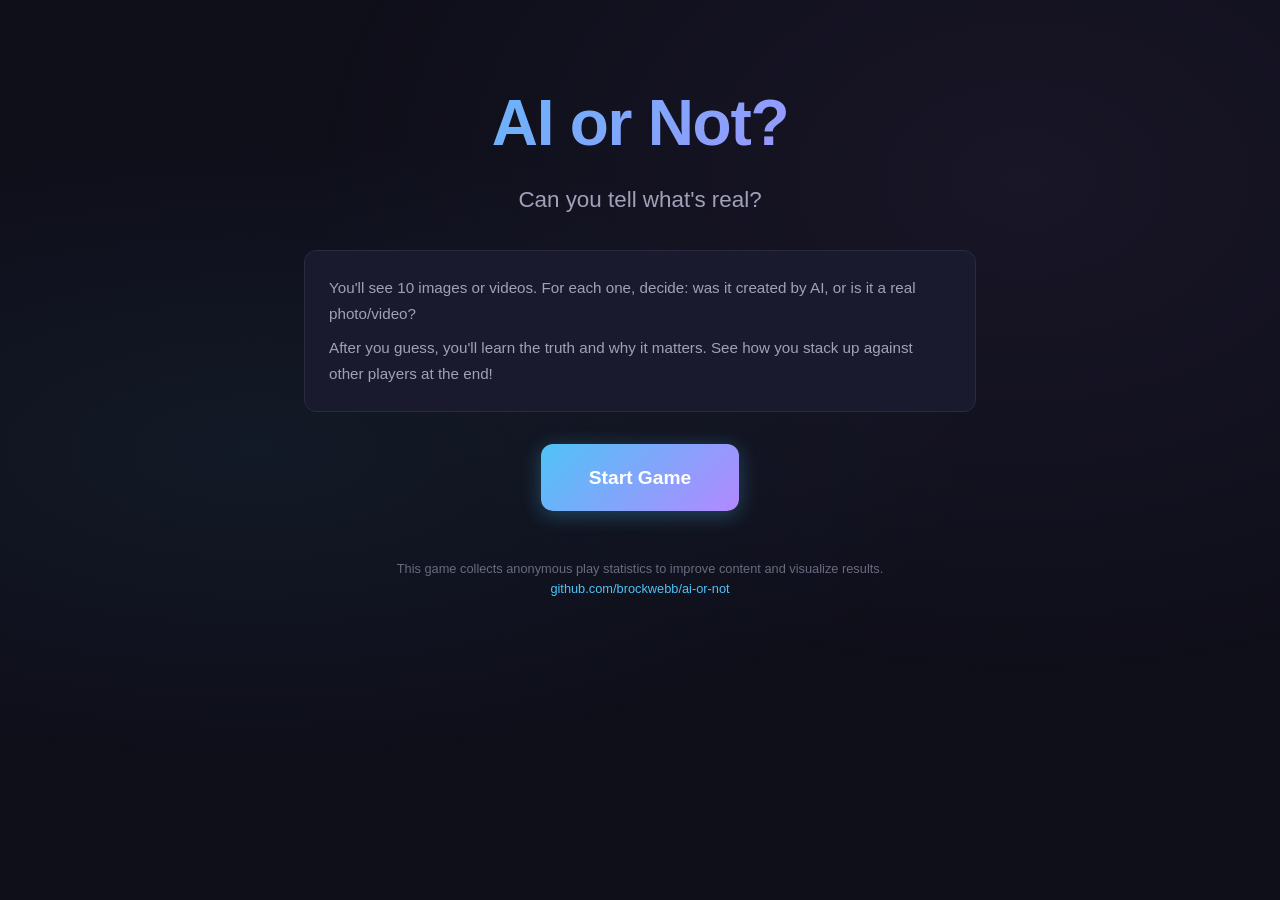
==== commit 4efe8c30: "Add anonymous data collection disclosure to start screen" ====
--- a/index.html
+++ b/index.html
@@ -869,6 +869,7 @@
       <button class="btn btn--primary" id="btn-start">Start Game</button>
 
       <div class="landing__footer">
+        <p>This game collects anonymous play statistics to improve content and visualize results.</p>
         <p><a href="https://github.com/brockwebb/ai-or-not" target="_blank" rel="noopener">github.com/brockwebb/ai-or-not</a></p>
       </div>
     </div>
@@ -1013,6 +1014,30 @@
         var v = c === 'x' ? r : (r & 0x3 | 0x8);
         return v.toString(16);
       });
+    }
+
+    function generateEventId() {
+      // Short event ID — unique within a session for ItemEvents dedup/joining.
+      return 'evt-' + Date.now().toString(36) + '-' + Math.random().toString(36).slice(2, 8);
+    }
+
+    // ---- Fire-and-Forget Heartbeat Helper ----
+    // Heartbeats MUST NOT block the game loop or surface errors to the player.
+    // If the backend is down, the game still works; the session-complete POST
+    // is the canonical source of truth.
+    function postEvent(payload) {
+      if (!CONFIG.APPS_SCRIPT_URL) return;
+      try {
+        fetch(CONFIG.APPS_SCRIPT_URL, {
+          method: 'POST',
+          headers: { 'Content-Type': 'application/json' },
+          body: JSON.stringify(payload),
+          mode: 'no-cors',
+          keepalive: true  // survives tab close — critical for incomplete-session capture
+        }).catch(function() { /* swallow */ });
+      } catch (e) {
+        /* swallow */
+      }
     }
 
     // ---- Screen Navigation ----
@@ -1179,11 +1204,27 @@
       }
 
       // Record result
+      var reasonText = (document.getElementById('reasoning-text').value || '')
+        .trim()
+        .replace(/[\x00-\x08\x0B\x0C\x0E-\x1F\x7F]/g, '')
+        .slice(0, 500);
       state.results.push({
         item_id: item.id,
         guess: guessedAI,
         correct: isCorrect,
-        reasoning: document.getElementById('reasoning-text').value.trim()
+        reasoning: reasonText
+      });
+
+      postEvent({
+        kind: 'item_answered',
+        event_id: generateEventId(),
+        session_id: state.sessionId,
+        timestamp: new Date().toISOString(),
+        item_index: state.currentIndex + 1,
+        item_id: item.id,
+        correct: isCorrect,
+        guess_ai: guessedAI,
+        reason: reasonText
       });
 
       // Disable guess buttons
@@ -1411,27 +1452,47 @@
         return;
       }
 
-      // Percentile — computed client-side from score_distribution
+      // Play count + conditional percentile
       var percentileEl = document.getElementById('results-percentile');
       var totalSessions = stats.total_sessions || 0;
       var dist = stats.score_distribution || [];
       percentileEl.style.display = 'block';
-      if (totalSessions <= 1) {
-        percentileEl.innerHTML = "You're one of the first to play!";
+
+      // Percentile math (unchanged)
+      var playersBelow = 0;
+      for (var di = 0; di < dist.length; di++) {
+        if (dist[di].score < state.score) { playersBelow += dist[di].count; }
+      }
+      var pct = totalSessions > 0 ? Math.round((playersBelow / totalSessions) * 100) : 0;
+
+      // Play count line — wording varies by N
+      var html;
+      if (totalSessions === 1) {
+        html = "You're the very first player! \uD83C\uDF89";
+      } else if (totalSessions < 20) {
+        html = "You're player <strong>#" + totalSessions + "</strong> \u2014 be one of the first to set the curve!";
       } else {
-        var playersBelow = 0;
-        for (var di = 0; di < dist.length; di++) {
-          if (dist[di].score < state.score) { playersBelow += dist[di].count; }
+        html = '<strong>Play #' + totalSessions + '</strong>';
+      }
+
+      // Gate percentile on sample size
+      if (totalSessions >= 20) {
+        var percentileLine;
+        if (pct === 100) {
+          percentileLine = (state.score === state.sessionItems.length)
+            ? 'Perfect score! Higher than <strong>every other player</strong> so far. \uD83C\uDFAF'
+            : 'You scored higher than <strong>every other player</strong> so far. \uD83C\uDFAF';
+        } else if (pct === 0) {
+          percentileLine = "You're in the bottom of the pack \u2014 try again!";
+        } else if (totalSessions < 50) {
+          percentileLine = 'You scored higher than <strong>' + pct + '%</strong> of players so far';
+        } else {
+          percentileLine = 'You scored higher than <strong>' + pct + '%</strong> of ' + totalSessions + ' players';
         }
-        var pct = Math.round((playersBelow / totalSessions) * 100);
-        if (pct === 0) {
-          percentileEl.innerHTML = "You scored higher than 0% of players \u2014 but you're early!";
-        } else if (pct === 100) {
-          percentileEl.innerHTML = 'You scored higher than every other player so far. \uD83C\uDFAF';
-        } else {
-          percentileEl.innerHTML = 'You scored higher than <strong>' + pct + '%</strong> of players';
-        }
-      }
+        html += '<br>' + percentileLine;
+      }
+
+      percentileEl.innerHTML = html;
 
       // Score distribution chart
       if (stats.distribution && Array.isArray(stats.distribution)) {
@@ -1674,6 +1735,12 @@
       state.currentIndex = 0;
       showScreen('screen-game');
       displayCurrentItem();
+      postEvent({
+        kind: 'session_start',
+        session_id: state.sessionId,
+        started_at: new Date().toISOString(),
+        event_id: generateEventId()
+      });
     }
 
     // ---- Keyboard Shortcuts ----
@@ -1682,6 +1749,14 @@
     //   2 or R = Real
     //   Enter or Space = Next (when feedback is shown)
     document.addEventListener('keydown', function(e) {
+      // Don't intercept keystrokes when the user is typing in a text field.
+      // Without this guard, shortcut keys (a/r/1/2) get hijacked from the
+      // per-item reasoning textarea and the end-of-game feedback textarea.
+      var ae = document.activeElement;
+      if (ae && (ae.tagName === 'TEXTAREA' || ae.tagName === 'INPUT' || ae.isContentEditable)) {
+        return;
+      }
+
       // Only respond on game screen
       if (!document.getElementById('screen-game').classList.contains('active')) return;
 
